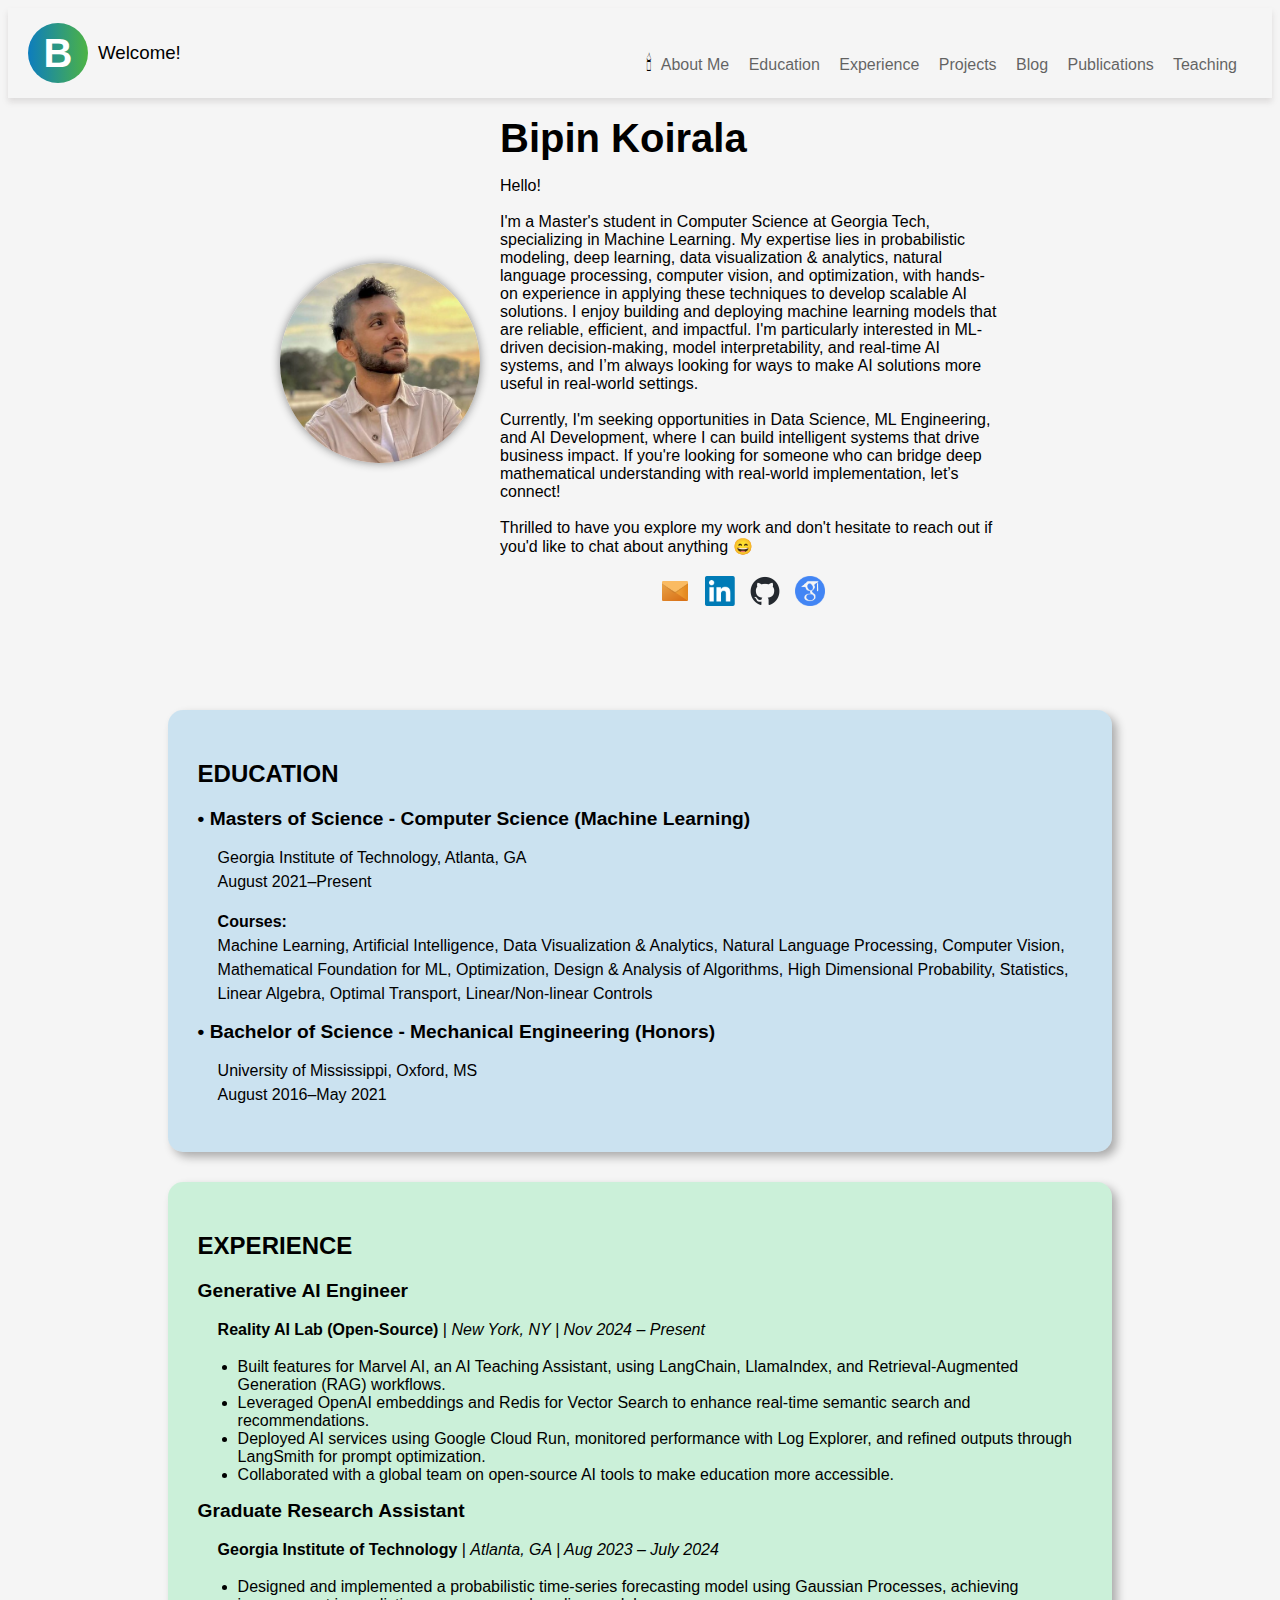
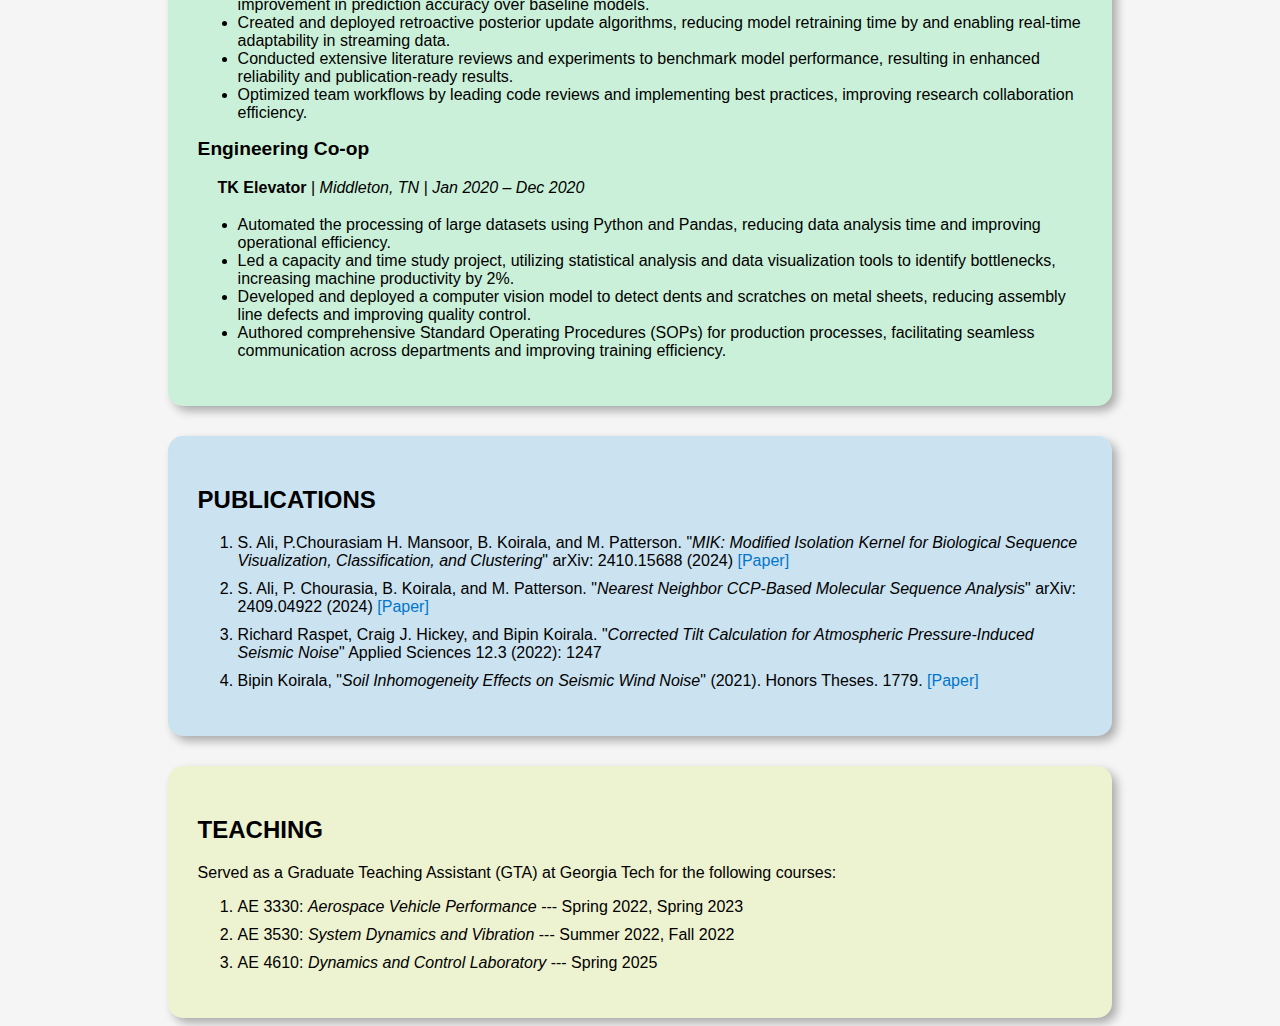
==== index.html @ 5c1cd8e7 "init commit - uploading webpage files" ====
<!DOCTYPE html>
<html>
<head>
    <title>Bipin Koirala</title>
    <link rel="icon" type="image/png" href="Assets/favicon-32x32.png">
    <link rel="stylesheet" type="text/css" href="style.css">
</head>
<body>
    <div class="topnav">
        <div class="logo">
            <span class="circle-icon">B</span>
            <h3><span class="bold-name">Welcome!</span></h3>
        </div>
        <div class="nav-links">
            <button id="theme-toggle">🕯</button>
            <a href="#about">About Me</a>
            <a href="#education">Education</a>
            <a href="#experience">Experience</a>
            <a href="projects.html">Projects</a>
            <a href="blog.html">Blog</a>
            <a href="#publications">Publications</a>
            <a href="#teaching">Teaching</a>
        </div>
    </div>
    <br>
    <div id="about" class="section">
        <div class="about-content">
            <img class="profile-picture" src="Assets/myphoto.jpg" alt="BK">
            <div class="description">
                <h2>Bipin Koirala</h2>
                <p>Hello! <br><br>I'm a Master's student in Computer Science at Georgia Tech, specializing in Machine Learning. My expertise lies in probabilistic modeling,
                    deep learning, data visualization & analytics, natural language processing, computer vision, and optimization, with hands-on experience in 
                    applying these techniques to develop scalable AI solutions.
                    I enjoy building and deploying machine learning models that are reliable, efficient, and impactful. I'm particularly interested in ML-driven 
                    decision-making, model interpretability, 
                    and real-time AI systems, and I’m always looking for ways to make AI solutions more useful in real-world settings.
                    <br><br>
                    Currently, I'm seeking opportunities in Data Science, ML Engineering, and AI Development, where I can build intelligent systems that drive business impact.
                    If you're looking for someone who can bridge deep mathematical understanding with real-world implementation, let’s connect!
                    <br>
                    <br>
                    Thrilled to have you explore my work and don't hesitate to reach out if you'd like to chat about anything &#128516;
                </p>
                <div class="social-links">
                    <a href="mailto:bkoirala3@gatech.edu"><img src="Assets/email.png" alt="outloook"></a>
                    <a href="https://linkedin.com/in/bipin-koirala" target="_blank"><img src="Assets/linkedin-logo.png" alt="LinkedIn"></a>
                    <a href="https://github.com/b53k" target="_blank"><img id="github-logo" src="Assets/github-mark.png" alt="GitHub"></a>
                    <a href="https://scholar.google.com/citations?user=xkZar0AAAAAJ&hl=en&oi=ao" target="_blank"><img src="Assets/scholar.png" alt="GoogleScholar"></a>
                </div>
            </div>
        </div>
    </div>

    <!-- Additional sections (about, cv, research, etc.) will go here -->

    <!-- <div id="education" class="section">
        <div class="education-content">
            <div class="education-box">
                <div class="education-detail">
                    <h2>EDUCATION</h2>
                    <h3> <span>&#8226;</span> Masters of Science - Computer Science (Machine Learning)</h3>
                    <p>Georgia Institute of Technology, Atlanta, GA<br>
                    August 2021–Present</p>
                    <p><b>Courses:</b><br>
                        Machine Learning, Artificial Intelligence, Data Visualization & Analytics, Natural Language Processing, Computer Vision,
                        Mathematical Foundation for ML, Optimization, Design & Analysis of Algorithms, High Dimensional Probability, Statistics, Linear Algebra, Optimal Transport, Linear/Non-linear Controls
                    </p>
                    <h3> <span>&#8226;</span> Bachelor of Science - Mechanical Engineering (Honors)</h3>
                    <p>University of Mississippi, Oxford, MS<br>
                    August 2016–May 2021</p>
                </div>
            </div>
        </div>
    </div> -->

    <div id="education" class="section">
        <div class="education-content">
            <div class="education-box">
                <div class="education-left">
                    <h2>EDUCATION</h2>
    
                    <div class="edu-item">
                        <div class="edu-text">
                            <h3><span>&#8226;</span> Masters of Science - Computer Science (Machine Learning)</h3>
                            <p>Georgia Institute of Technology, Atlanta, GA<br>
                                August 2021–Present</p>
                            <p><b>Courses:</b><br>
                                Machine Learning, Artificial Intelligence, Data Visualization & Analytics, Natural Language Processing, Computer Vision,
                                Mathematical Foundation for ML, Optimization, Design & Analysis of Algorithms, High Dimensional Probability, Statistics, Linear Algebra, Optimal Transport, Linear/Non-linear Controls
                            </p>
                        </div>
                    </div>
    
                    <div class="edu-item">
                        <div class="edu-text">
                            <h3><span>&#8226;</span> Bachelor of Science - Mechanical Engineering (Honors)</h3>
                            <p>University of Mississippi, Oxford, MS<br>
                                August 2016–May 2021</p>
                        </div>
                    </div>
    
                </div>
    
                <div class="education-right">
                </div>
            </div>
        </div>
    </div>
    

    <div id="experience" class="section">
        <div class="experience-content">
            <div class="experience-box">
                <h2>EXPERIENCE</h2>
    
                <div class="experience-item">
                    <h3>Generative AI Engineer</h3>
                    <p><b>Reality AI Lab (Open-Source)</b> | <i>New York, NY | Nov 2024 – Present</i></p>
                    <ul>
                        <li>Built features for Marvel AI, an AI Teaching Assistant, using LangChain, LlamaIndex, and Retrieval-Augmented Generation (RAG) workflows.</li>
                        <li>Leveraged OpenAI embeddings and Redis for Vector Search to enhance real-time semantic search and recommendations.</li>
                        <li>Deployed AI services using Google Cloud Run, monitored performance with Log Explorer, and refined outputs through LangSmith for prompt optimization.</li>
                        <li>Collaborated with a global team on open-source AI tools to make education more accessible.</li>
                    </ul>
                </div>
    
                <div class="experience-item">
                    <h3>Graduate Research Assistant</h3>
                    <p><b>Georgia Institute of Technology</b> | <i>Atlanta, GA | Aug 2023 – July 2024</i></p>
                    <ul>
                        <li>Designed and implemented a probabilistic time-series forecasting model using Gaussian Processes, achieving improvement in prediction accuracy over baseline models.</li>
                        <li>Created and deployed retroactive posterior update algorithms, reducing model retraining time by and enabling real-time adaptability in streaming data.</li>
                        <li>Conducted extensive literature reviews and experiments to benchmark model performance, resulting in enhanced reliability and publication-ready results.</li>
                        <li>Optimized team workflows by leading code reviews and implementing best practices, improving research collaboration efficiency.</li>
                    </ul>
                </div>
    
                <div class="experience-item">
                    <h3>Engineering Co-op</h3>
                    <p><b>TK Elevator</b> | <i>Middleton, TN | Jan 2020 – Dec 2020</i></p>
                    <ul>
                        <li>Automated the processing of large datasets using Python and Pandas, reducing data analysis time and improving operational efficiency.</li>
                        <li>Led a capacity and time study project, utilizing statistical analysis and data visualization tools to identify bottlenecks, increasing machine productivity by 2%.</li>
                        <li>Developed and deployed a computer vision model to detect dents and scratches on metal sheets, reducing assembly line defects and improving quality control.</li>
                        <li>Authored comprehensive Standard Operating Procedures (SOPs) for production processes, facilitating seamless communication across departments and improving training efficiency.</li>
                    </ul>
                </div>
            </div>
        </div>
    </div>
    

    <div id="publications" class="section">
        <div class="publication-content">
            <div class="publication-box">
                <!-- Your education content goes here -->
                <h2>PUBLICATIONS</h2>
                <ol class="interest-list">
                    <li>S. Ali, P.Chourasiam H. Mansoor, B. Koirala, and M. Patterson. "<i>MIK: Modified Isolation Kernel for Biological Sequence Visualization, 
                        Classification, and Clustering</i>" arXiv: 2410.15688 (2024)
                        <a href="https://arxiv.org/abs/2410.15688" target="_blank">[Paper]</a></li>
                    <li>S. Ali, P. Chourasia, B. Koirala, and M. Patterson. "<i>Nearest Neighbor CCP-Based Molecular Sequence Analysis</i>" arXiv: 2409.04922 (2024)
                        <a href="https://arxiv.org/abs/2409.04922" target="_blank">[Paper]</a></li>
                    <li>Richard Raspet, Craig J. Hickey, and Bipin Koirala. "<i>Corrected Tilt Calculation for Atmospheric
                        Pressure-Induced Seismic Noise</i>" Applied Sciences 12.3 (2022): 1247</li>
                    <li>Bipin Koirala, "<i>Soil Inhomogeneity Effects on Seismic Wind Noise</i>" (2021). Honors Theses. 1779.
                        <a href="https://egrove.olemiss.edu/hon_thesis/1779" target="_blank">[Paper]</a></li>
                  </ol>
            </div>
        </div>
    </div>

    <div id="teaching" class="section">
        <div class="teaching-content">
            <div class="teaching-box">
                <!-- Your education content goes here -->
                <h2>TEACHING</h2>
                Served as a Graduate Teaching Assistant (GTA) at Georgia Tech for the following courses:
                <ol class="interest-list">
                    <li>AE 3330: <i>Aerospace Vehicle Performance</i> --- Spring 2022, Spring 2023</li>
                    <li>AE 3530: <i>System Dynamics and Vibration</i> --- Summer 2022, Fall 2022</li>
                    <li>AE 4610: <i>Dynamics and Control Laboratory</i> --- Spring 2025</li>
                  </ol>
            </div>
        </div>
    </div>

    

    <script src="script.js"></script>


</body>
</html>
---- style.css ----
body {
    background-color: #F5F5F5;
}
.topnav {
    display: flex;
    justify-content: space-between; /* Distributes space evenly */
    align-items: center; /* Vertically aligns items */
    padding: 15px 20px;
    box-shadow: 0 4px 6px rgba(128, 120, 120, 0.2);
    position: relative;
}
.logo {
    display: flex;
    align-items: center;
}
.circle-icon {
    background: linear-gradient(to right, #0d7dbe, #4db344);
    color: #FFFFFF;
    width: 60px;
    height: 60px;
    border-radius: 50%;
    display: grid;
    align-items: center;
    justify-content: center;
    margin-right: 10px;
    font-size: 40px;
    font-weight: bold;
}
.bold-name {
    font-weight: lighter;
    font-family: Arial, sans-serif;
}
.nav-links a.active {
    color: #98FB98;
    opacity: 1;
}
.nav-links a {
    color: #000000;
    opacity: 0.6;
    transition: opacity 0.3s ease;
    margin-right: 15px;
    text-decoration: none;
}
.nav-links {
    margin-top: 20px;  /* Adjust this value as needed */
}
.about-content {
    display: flex;
    justify-content: center;
    align-items: center;
    text-align: left;
}
.profile-picture {
    border-radius: 50%;
    box-shadow: 0px 0px 10px #888888;
    width: 200px;
    height: 200px;
    object-fit: cover;
    margin-right: 20px;
}
.description {
    max-width: 500px; /* Adjust this to manage the width of your description */
}
.description h2 {
    font-size: 40px; /* Change this value to adjust the size */
    font-family: sans-serif,sans-serif;  /* Change this value to your preferred font */
    margin: 0;
    margin-bottom: 10px;
}
.description p {
    font-size: 16px; /* Change this value to adjust the size */
    font-family: Arial, sans-serif; /* Change this value to your preferred font */
    max-width: 500px; /* Adjust this to manage the width of your description */
}
.social-links {
    display: flex;
    justify-content: center;
    margin-top: 20px;
}

.social-links a {
    margin-right: 15px;
}

.social-links img {
    width: 30px; /* adjust size as needed */
    height: 30px; /* adjust size as needed */
}

hr {
    border: 0;
    height: 1px;
    background: #434e57b7;
}

.email {
    text-align: center;
}

.education-box {
    display: flex;
    justify-content: space-between;
    background-color: #59afe444; /* Light Gray D3D3D3*/
    border-radius: 15px; /* Rounded corners */
    padding: 30px; /* Some padding so the content isn't right up against the edges */
    box-shadow: 5px 5px 10px rgba(0, 0, 0.3, 0.3); /* Optional: adds a subtle shadow for a 3D effect */
    width: 70%;
    margin: auto;
    margin-top: 100px;
    font-family: Helvetica, Arial, sans-serif;
    transition: transform 0.3s ease, box-shadow 0.3s ease, background-color 0.3s ease;
}

.education-box:hover {
    transform: scale(1.05); /* Slightly lifts the box */
    box-shadow: 8px 8px 15px rgba(0, 0, 0, 0.4); /* More prominent shadow */
}

.education-box h2 {
    /* Style for the "EDUCATION" title */
    font-size: 1.5em;
    font-weight: bold;
    margin-bottom: 20px;
}

.education-box h3 {
    /* Style for the degree title */
    font-size: 1.2em;
    font-weight: bold;
    margin: 10px 0;
}

.education-box p {
    /* Style for the education details */
    margin-bottom: 15px;
    line-height: 1.5;
    margin-left: 20px;
}

.education-box .education-detail {
    width: 50%;
    /* Add more styles here if needed. */
}

.education-box .interests {
    border-left: 1px solid gray;
    padding-left: 30px;
    width: 45%;
    /* Add more styles here if needed. */
}

.experience-box {
    background-color: #59e48e44; /* Light Gray D3D3D3*/
    border-radius: 15px; /* Rounded corners */
    padding: 30px; /* Some padding so the content isn't right up against the edges */
    box-shadow: 5px 5px 10px rgba(0, 0, 0.3, 0.3); /* Optional: adds a subtle shadow for a 3D effect */
    width: 70%;
    margin: auto;
    margin-top: 30px;
    font-family: Helvetica, Arial, sans-serif;
    transition: transform 0.3s ease, box-shadow 0.3s ease, background-color 0.3s ease;
}

.experience-box:hover {
    transform: scale(1.05); /* Slightly lifts the box */
    box-shadow: 8px 8px 15px rgba(0, 0, 0, 0.4); /* More prominent shadow */
    /*background-color: rgba(89, 228, 142, 0.6); /* Slightly darken background on hover */
}

.experience-box h2 {
    /* Style for the "EDUCATION" title */
    font-size: 1.5em;
    font-weight: bold;
    margin-bottom: 20px;
}

.experience-box h3 {
    /* Style for the degree title */
    font-size: 1.2em;
    font-weight: bold;
    margin: 10px 0;
}

.experience-box p {
    /* Style for the education details */
    margin-bottom: 15px;
    line-height: 1.5;
    margin-left: 20px;
}

.publication-box {
    background-color: #59afe444;; /* Light Gray D3D3D3*/
    border-radius: 15px; /* Rounded corners */
    padding: 30px; /* Some padding so the content isn't right up against the edges */
    box-shadow: 5px 5px 10px rgba(0, 0, 0.3, 0.3); /* Optional: adds a subtle shadow for a 3D effect */
    width: 70%;
    margin: auto;
    margin-top: 30px;
    font-family: Helvetica, Arial, sans-serif;
    transition: transform 0.3s ease, box-shadow 0.3s ease, background-color 0.3s ease;
}

.publication-box:hover {
    transform: scale(1.05); /* Slightly lifts the box */
    box-shadow: 8px 8px 15px rgba(0, 0, 0.3, 0.3); /* More prominent shadow */
}

.publication-box h2 {
    /* Style for the "EDUCATION" title */
    font-size: 1.5em;
    font-weight: bold;
    margin-bottom: 20px;
}

.publication-box h3 {
    /* Style for the degree title */
    font-size: 1.2em;
    font-weight: bold;
    margin: 10px 0;
}

.publication-box p {
    /* Style for the education details */
    margin-bottom: 15px;
    line-height: 1.5;
    margin-left: 20px;
}

.teaching-box {
    background-color: #d7ec633f; /* Light Gray D3D3D3*/
    border-radius: 15px; /* Rounded corners */
    padding: 30px; /* Some padding so the content isn't right up against the edges */
    box-shadow: 5px 5px 10px rgba(0, 0, 0.3, 0.3); /* Optional: adds a subtle shadow for a 3D effect */
    width: 70%;
    margin: auto;
    margin-top: 30px;
    font-family: Helvetica, Arial, sans-serif;
    transition: transform 0.3s ease, box-shadow 0.3s ease, background-color 0.3s ease;
}

.teaching-box:hover {
    transform: scale(1.05); /* Slightly lifts the box */
    box-shadow: 8px 8px 15px rgba(0, 0, 0, 0.4); /* More prominent shadow */
}

.teaching-box h2 {
    /* Style for the "EDUCATION" title */
    font-size: 1.5em;
    font-weight: bold;
    margin-bottom: 20px;
}

.teaching-box h3 {
    /* Style for the degree title */
    font-size: 1.2em;
    font-weight: bold;
    margin: 10px 0;
}

.teaching-box p {
    /* Style for the education details */
    margin-bottom: 15px;
    line-height: 1.5;
    margin-left: 20px;
}
.interest-list li {
    margin-bottom: 10px;
}

/* ========================================================================================================================*/
/* ========================================================================================================================*/
/* ========================================================================================================================*/

/* Default Light Mode */
body {
    background-color: #F5F5F5;
    color: #000;
    transition: background-color 0.5s, color 0.3s;
    font-family: 'Nunito', sans-serif;
}

body.dark-mode .topnav {
    background-color: #1e1e1e;
}
/* Dark Mode */
body.dark-mode {
    background-color: #1E1E1E;
    color: #FFFFFF;
}

/* Update links and buttons for better contrast */
.nav-links a {
    color: #000000;
    opacity: 0.6;
}

.nav-links a.active {
    color: #98FB98;
}

body.dark-mode .nav-links a {
    color: #FFFFFF;
    opacity: 0.8;
}

body.dark-mode .nav-links a.active {
    color: #FFD700;
}

/* Dark mode for education, publication, and teaching boxes */
body.dark-mode .education-box,
body.dark-mode .experience-box,
body.dark-mode .publication-box,
body.dark-mode .teaching-box {
    background-color: #2E2E2E;
    color: #FFFFFF;
    box-shadow: 5px 5px 10px rgba(255, 255, 255, 0.3);
}

/* Style the toggle button */
#theme-toggle {
    background: none;
    border: none;
    font-size: 20px;
    cursor: pointer;
    padding: 5px;
    margin-left: 10px;
}


/* Default link color */
a {
    color: #0077cc; /* Light blue (adjust as needed) */
    text-decoration: none;
}

/* Hover effect */
a:hover {
    color: #0055aa; /* Darker blue */
}

/* Dark Mode - Override link color */
body.dark-mode a {
    color: #66ccff; /* Lighter blue for visibility */
}

body.dark-mode a:hover {
    color: #33bbff; /* Even brighter blue on hover */
}

/* ========================================================================================================================*/
/* ========================================================================================================================*/
/* ========================================================================================================================*/

.projects-content {
    width: 80%;
    margin: auto;
    padding: 40px 0;
    font-family: Helvetica, Arial, sans-serif;
    text-align: center;
}

.projects-grid {
    display: grid;
    grid-template-columns: repeat(auto-fit, minmax(300px, 1fr));
    gap: 20px;
    justify-content: center;
    align-items: stretch;
    padding: 20px;
}

.project-card {
    background: #f8f8f8;
    padding: 20px;
    border-radius: 12px;
    box-shadow: 3px 3px 10px rgba(0, 0, 0, 0.1);
    text-align: center;
    transition: transform 0.3s ease;
}

.project-card:hover {
    transform: scale(1.05);
}

.project-card img {
    width: 100%;
    height: auto;
    border-radius: 10px;
    margin-bottom: 15px;
}

.project-card h3 {
    font-size: 1.2em;
    font-weight: bold;
    margin-bottom: 10px;
}

.project-card p {
    font-size: 1em;
    line-height: 1.5;
}

.project-card a {
    display: inline-block;
    margin-top: 10px;
    padding: 8px 15px;
    background: #0d7dbe;
    color: #fff;
    text-decoration: none;
    border-radius: 5px;
    transition: background 0.3s ease;
}

.project-card a:hover {
    background: #4db344;
}

/* Dark Mode Styling */
body.dark-mode .project-card {
    background: #2E2E2E;
    color: #ffffff;
    box-shadow: 3px 3px 10px rgba(255, 255, 255, 0.2);
}

body.dark-mode .project-card a {
    background: #98FB98;
    color: #000;
}

body.dark-mode .project-card a:hover {
    background: #FFD700;
}

/* ========================================================================================================================*/
/* ========================================================================================================================*/
/* ========================================================================================================================*/
/* Blog Layout - Makes TOC and Blog Post Align */
.blog-layout {
    display: flex;
    align-items: flex-start; /* Ensures both start at the same top */
    gap: 20px; /* Adds spacing between TOC and blog post */
}

.blog-container {
    width: 80%;
    margin: auto;
    padding: 40px 0;
    text-align: left;
}

.blog-list {
    list-style: none;
    padding: 0;
}

.blog-list li {
    margin-bottom: 15px;
    font-size: 1.2em;
}

.blog-list a {
    text-decoration: none;
    color: #0d7dbe;
    font-weight: bold;
    transition: color 0.3s ease;
}

.blog-list a:hover {
    color: #4db344;
}

.blog-post {
    width: 100%;
    margin: auto;
    padding: 30px;
    background: #f8f8f8;
    border-radius: 10px;
    box-shadow: 3px 3px 10px rgba(0, 0, 0, 0.1);
    position: relative;
    left: 30px;
}

.blog-post h2 {
    font-size: 2em;
    margin-bottom: 10px;
}

.blog-post p {
    font-size: 1.1em;
    line-height: 1.6;
}

/* Dark Mode */
body.dark-mode .blog-post {
    background: #2E2E2E;
    color: #FFFFFF;
}

/* ========================================================================================================================*/
/* ========================================================================================================================*/
/* ========================================================================================================================*/
/* Default Style for Collapsible Box */
.collapsible-container {
    border-radius: 10px;
    box-shadow: 3px 3px 10px rgba(0, 0, 0, 0.1);
    padding: 10px;
    width: 90%;
    margin: 20px auto;
    font-family: 'Nunito', sans-serif;
    background: var(--custom-bg, #cfdaee); /* Uses custom color if set, otherwise default */
}

/* Collapsible Button */
.collapsible {
    background: none;
    border: none;
    width: 100%;
    text-align: left;
    padding: 10px;
    font-size: 1.1em;
    cursor: pointer;
    color: var(--custom-cl,#007bff);
    display: flex;
    align-items: left;
    justify-content: space-between;
    font-weight: bold;
}

/* Collapsible Content */
.content {
    display: none;
    padding: 15px;
    border-radius: 20px;
    /*border-left: 5px solid #313a2d*/;
}

/* Expand the Section */
.content.show {
    display: block;
}

/* Dark Mode */
body.dark-mode .collapsible-container {
    background: #2E2E2E;
    color: #ffffff;
    box-shadow: 3px 3px 10px rgba(255, 255, 255, 0.2);
}

body.dark-mode .content {
    /*background: #3a3a3a;*/
    border-left-color: #9589fc;
}
/* ========================================================================================================================*/
/* ========================================================================================================================*/
/* ========================================================================================================================*/


.responsive-img {
    max-width: 100%; /* Ensures it never exceeds the container */
    height: auto; /* Maintains aspect ratio */
    display: block; /* Removes extra spacing */
    margin: 0 auto; /* Centers the image */
}

/* ========================================================================================================================*/
/* ========================================================================================================================*/
/* ========================================================================================================================*/


/* Collapsible Code Block */
.code-container {
    margin: 10px auto;
    width: 70%;
}

/* Button Styling */
.code-toggle {
    background: #717274;
    color: rgb(209, 205, 205);
    border: none;
    padding: 8px 12px;
    cursor: pointer;
    font-size: 0.85em;
    display: flex;
    align-items: center;
    justify-content: space-between;
    width: 100%;
    margin: 0;
    text-align: left;
    border-radius: 3px;
    transition: background 0.3s;
}

.code-toggle:hover {
    background: #565657;
}

/* Arrow Rotation */
.code-toggle .arrow {
    transition: transform 0.3s;
}

/* Code Block (Initially Hidden) */
.code-content {
    display: none;
    overflow: hidden;
    padding: 0px;
    border-radius: 5px;
    max-height: 600px;
    overflow-y: auto; /*Enable Vertical Scrolling */
}

/* Ensure pre and code elements do not have padding */
pre[class*="language-"] {
    background: #f5f5f5 !important;
    color: #333 !important;
    padding: 8px !important; /* Reduce padding */
    border-radius: 5px;
    margin: 0;
    font-size: 0.85em;
    text-align: left;
    overflow-x: auto; /* Enable horizontal scrolling if needed */
    white-space: pre; /* Preserve formatting */
    display: block;
}

/* Ensure code stays aligned */
code[class*="language-"] {
    display: block;
    text-align: left;
    padding: 0 !important;
    margin: 0 !important;
    word-wrap: normal; /* Prevents wrapping */
    white-space: pre;
}

/* Make scrollbar visible */
.code-content::-webkit-scrollbar {
    width: 6px; /* Thin scrollbar */
}

.code-content::-webkit-scrollbar-thumb {
    background: #999;
    border-radius: 5px;
}

.code-content::-webkit-scrollbar-track {
    background: #eee;
}

/* Dark Mode Support */
body.dark-mode .code-toggle {
    background: #444;
    color: #fff;
}

body.dark-mode .code-content pre {
    background: #ffffff !important;
}

body.dark-mode .code-content::-webkit-scrollbar-thumb {
    background: #777;
}

/* ========================================================================================================================*/
/* ========================================================================================================================*/
/* ========================================================================================================================*/

/* TOC Container */
#toc-container {
    position: sticky;
    top: 10px;
    max-width: 400px;
    background: var(--toc-bg, #f8f9fa); /* Light mode default */
    padding: 15px;
    border-radius: 8px;
    box-shadow: 0 2px 5px rgba(0, 0, 0, 0.1);
    margin-bottom: 20px;
    margin-left: -100px;
}

/* TOC Header */
#toc-container h3 {
    margin-top: 0;
    font-size: 1.2em;
}

/* TOC List */
#toc-list {
    list-style-type: none;
    padding: 0;
}

/* TOC Links */
#toc-list li a {
    display: block;
    padding: 5px 10px;
    color: var(--toc-text, #007bff);
    text-decoration: none;
    border-radius: 4px;
    transition: background 0.3s;
}

#toc-list li a:hover {
    background: var(--toc-hover, #e3f2fd);
}

/* Dark Mode Support */
body.dark-mode #toc-container {
    background: #2e2e2e;
    box-shadow: 0 2px 5px rgba(255, 255, 255, 0.2);
}

body.dark-mode #toc-list li a {
    color: #ffcc00;
}

body.dark-mode #toc-list li a:hover {
    background: rgba(255, 255, 255, 0.1);
}
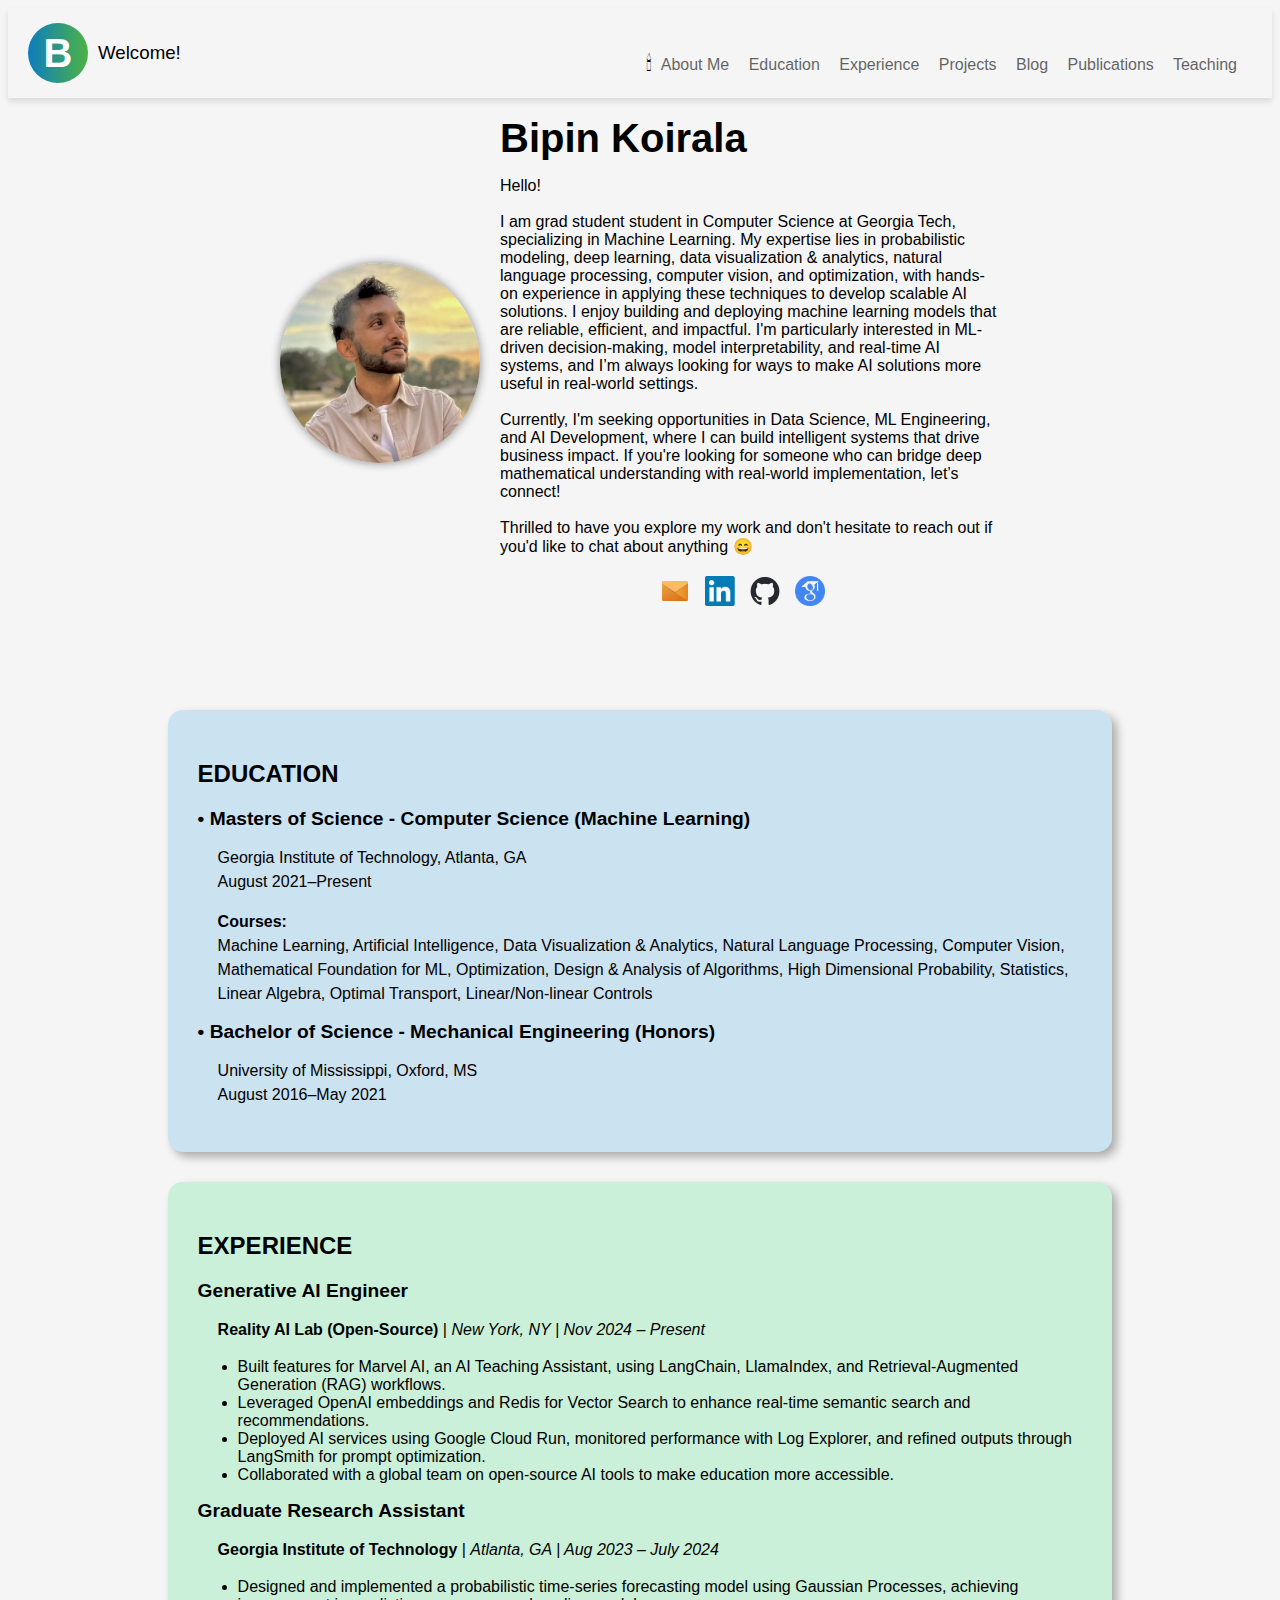
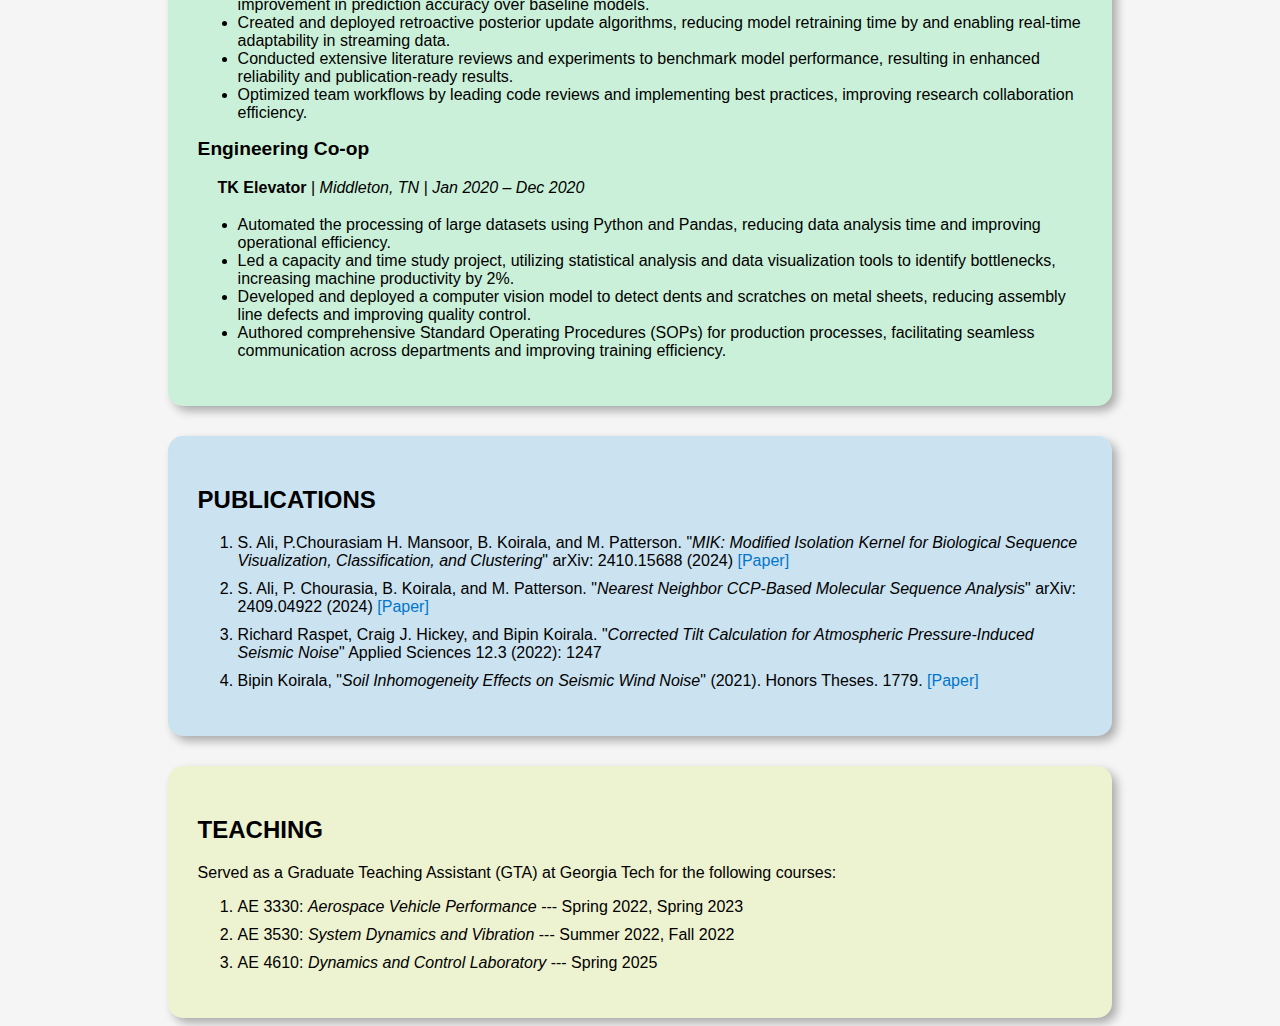
==== commit 2c1cebea: "update main page" ====
--- a/index.html
+++ b/index.html
@@ -1,6 +1,15 @@
 <!DOCTYPE html>
 <html>
 <head>
+    <!-- Google tag (gtag.js) -->
+    <script async src="https://www.googletagmanager.com/gtag/js?id=G-NYLB1TFBSH"></script>
+    <script>
+    window.dataLayer = window.dataLayer || [];
+    function gtag(){dataLayer.push(arguments);}
+    gtag('js', new Date());
+
+    gtag('config', 'G-NYLB1TFBSH');
+    </script>
     <title>Bipin Koirala</title>
     <link rel="icon" type="image/png" href="Assets/favicon-32x32.png">
     <link rel="stylesheet" type="text/css" href="style.css">
@@ -28,7 +37,7 @@
             <img class="profile-picture" src="Assets/myphoto.jpg" alt="BK">
             <div class="description">
                 <h2>Bipin Koirala</h2>
-                <p>Hello! <br><br>I'm a Master's student in Computer Science at Georgia Tech, specializing in Machine Learning. My expertise lies in probabilistic modeling,
+                <p>Hello! <br><br>I am grad student student in Computer Science at Georgia Tech, specializing in Machine Learning. My expertise lies in probabilistic modeling,
                     deep learning, data visualization & analytics, natural language processing, computer vision, and optimization, with hands-on experience in 
                     applying these techniques to develop scalable AI solutions.
                     I enjoy building and deploying machine learning models that are reliable, efficient, and impactful. I'm particularly interested in ML-driven 
--- a/style.css
+++ b/style.css
@@ -1,6 +1,7 @@
 body {
     background-color: #F5F5F5;
 }
+
 .topnav {
     display: flex;
     justify-content: space-between; /* Distributes space evenly */
@@ -570,7 +571,7 @@
 /* Collapsible Code Block */
 .code-container {
     margin: 10px auto;
-    width: 70%;
+    width: 90%;
 }
 
 /* Button Styling */
